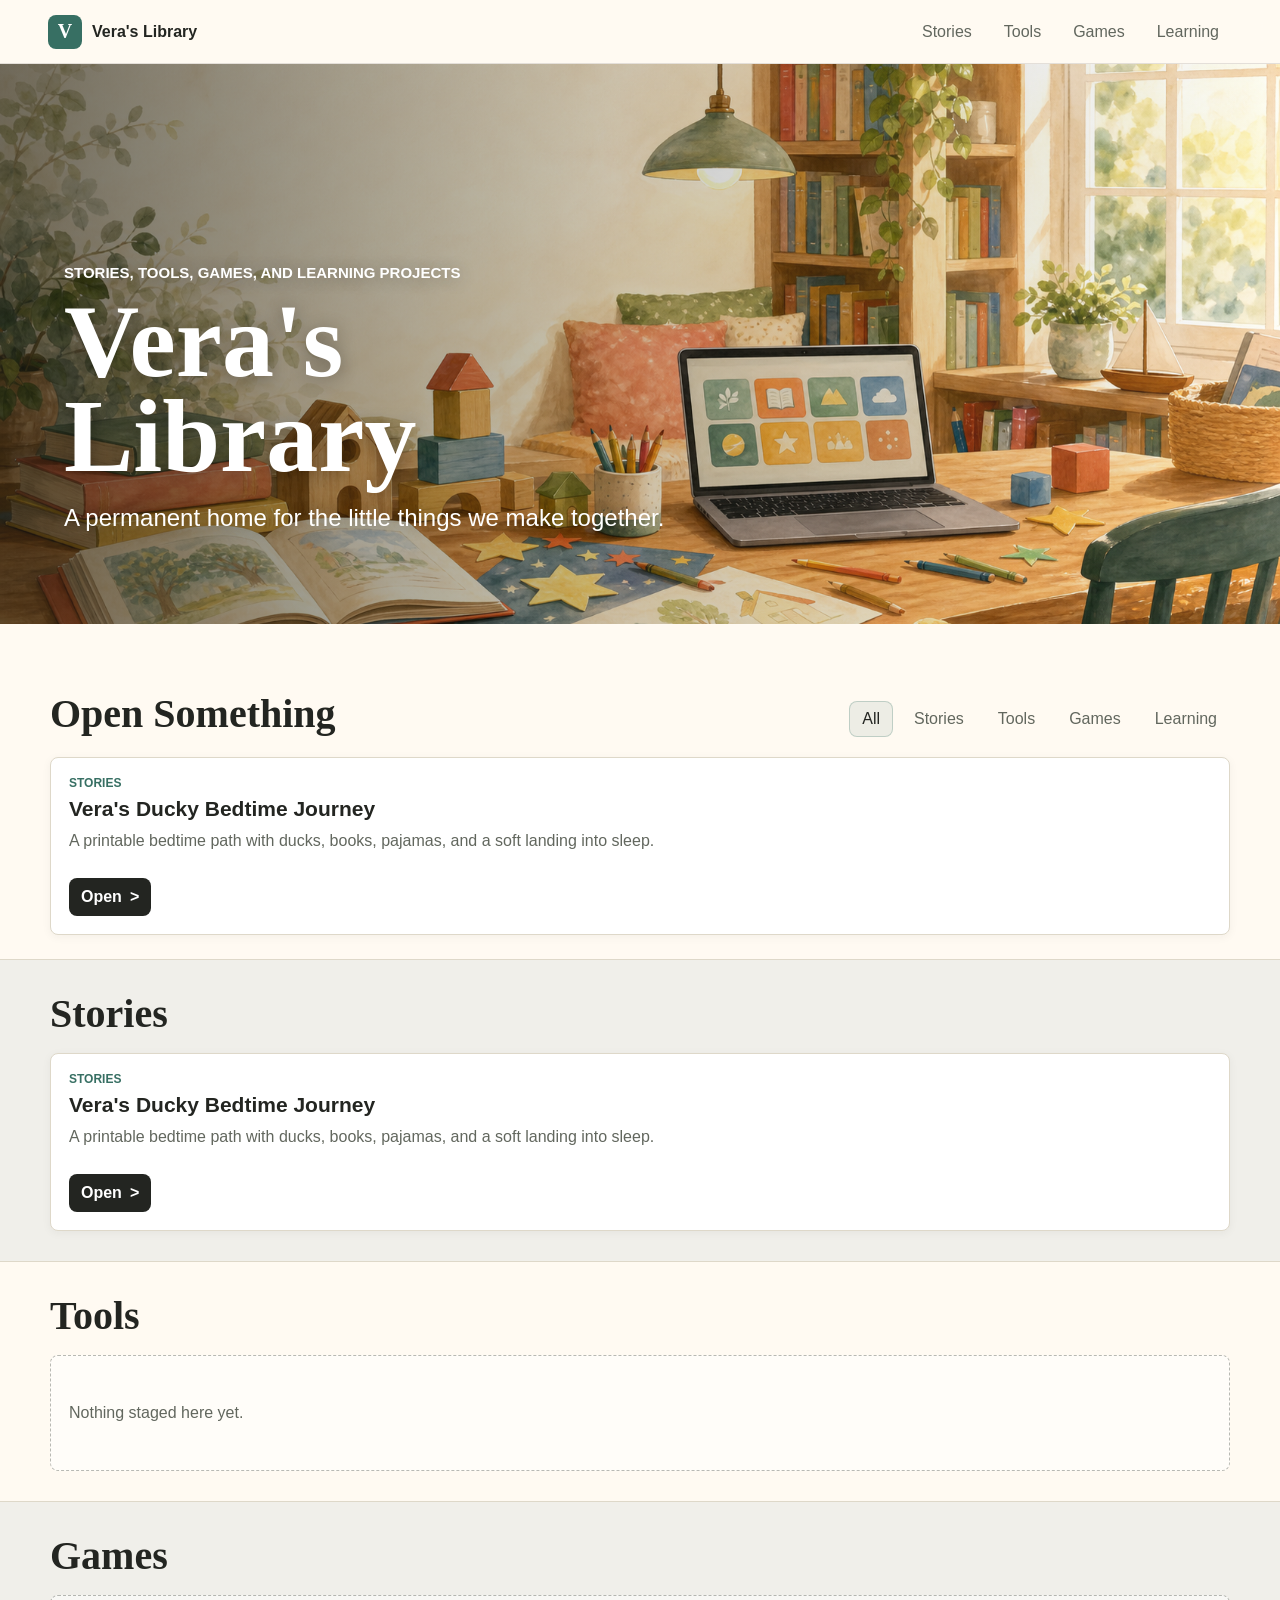
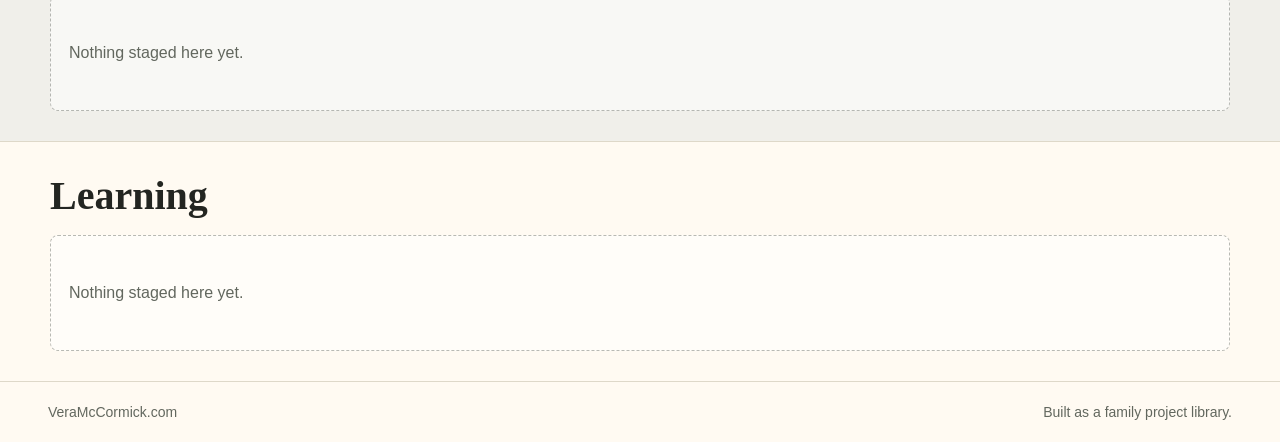
==== index.html @ f2a7442b "Initial Vera library site" ====
<!DOCTYPE html>
<html lang="en">
<head>
  <meta charset="UTF-8">
  <meta name="viewport" content="width=device-width, initial-scale=1.0">
  <meta name="robots" content="noindex,nofollow">
  <title>Vera's Library</title>
  <link rel="stylesheet" href="styles.css">
</head>
<body>
  <header class="site-header" aria-label="Vera's Library">
    <a class="brand" href="#top" aria-label="Vera's Library home">
      <span class="brand-mark" aria-hidden="true">V</span>
      <span class="brand-text">Vera's Library</span>
    </a>
    <nav class="top-nav" aria-label="Sections">
      <a href="#stories">Stories</a>
      <a href="#tools">Tools</a>
      <a href="#games">Games</a>
      <a href="#learning">Learning</a>
    </nav>
  </header>

  <main id="top">
    <section class="hero" aria-label="Library overview">
      <div class="hero-copy">
        <p class="eyebrow">Stories, tools, games, and learning projects</p>
        <h1>Vera's Library</h1>
        <p class="summary">A permanent home for the little things we make together.</p>
      </div>
    </section>

    <section class="dashboard" aria-label="Library dashboard">
      <div class="section-heading">
        <h2>Open Something</h2>
        <div class="filter-controls" aria-label="Filter library">
          <button class="filter-button is-active" type="button" data-filter="all">All</button>
          <button class="filter-button" type="button" data-filter="stories">Stories</button>
          <button class="filter-button" type="button" data-filter="tools">Tools</button>
          <button class="filter-button" type="button" data-filter="games">Games</button>
          <button class="filter-button" type="button" data-filter="learning">Learning</button>
        </div>
      </div>
      <div id="library-grid" class="library-grid" aria-live="polite"></div>
    </section>

    <section class="module-band" id="stories" aria-label="Stories">
      <div class="module-inner">
        <h2>Stories</h2>
        <div class="module-list" data-section-list="stories"></div>
      </div>
    </section>

    <section class="module-band" id="tools" aria-label="Tools">
      <div class="module-inner">
        <h2>Tools</h2>
        <div class="module-list" data-section-list="tools"></div>
      </div>
    </section>

    <section class="module-band" id="games" aria-label="Games">
      <div class="module-inner">
        <h2>Games</h2>
        <div class="module-list" data-section-list="games"></div>
      </div>
    </section>

    <section class="module-band" id="learning" aria-label="Learning">
      <div class="module-inner">
        <h2>Learning</h2>
        <div class="module-list" data-section-list="learning"></div>
      </div>
    </section>
  </main>

  <footer class="site-footer">
    <span>VeraMcCormick.com</span>
    <span>Built as a family project library.</span>
  </footer>

  <script src="content.js"></script>
  <script src="app.js"></script>
</body>
</html>
---- styles.css ----
:root {
  color-scheme: light;
  --ink: #232521;
  --muted: #62675e;
  --paper: #fffaf2;
  --surface: #ffffff;
  --line: #ded8c9;
  --coral: #c95f55;
  --green: #376f63;
  --blue: #3f6f91;
  --gold: #d6a645;
  --shadow: 0 14px 38px rgba(36, 37, 33, 0.12);
}

* {
  box-sizing: border-box;
}

html {
  scroll-behavior: smooth;
}

body {
  margin: 0;
  font-family: "Aptos", "Segoe UI", Arial, sans-serif;
  color: var(--ink);
  background: var(--paper);
}

a {
  color: inherit;
}

.site-header {
  position: sticky;
  top: 0;
  z-index: 10;
  display: flex;
  align-items: center;
  justify-content: space-between;
  gap: 24px;
  min-height: 64px;
  padding: 12px clamp(18px, 4vw, 48px);
  border-bottom: 1px solid rgba(35, 37, 33, 0.12);
  background: rgba(255, 250, 242, 0.92);
  backdrop-filter: blur(14px);
}

.brand {
  display: inline-flex;
  align-items: center;
  gap: 10px;
  text-decoration: none;
  font-weight: 750;
}

.brand-mark {
  display: grid;
  place-items: center;
  width: 34px;
  height: 34px;
  border-radius: 8px;
  background: var(--green);
  color: white;
  font-family: Georgia, serif;
  font-size: 20px;
}

.top-nav {
  display: flex;
  flex-wrap: wrap;
  justify-content: flex-end;
  gap: 6px;
}

.top-nav a,
.filter-button {
  min-height: 36px;
  padding: 8px 12px;
  border: 1px solid transparent;
  border-radius: 8px;
  color: var(--muted);
  background: transparent;
  font: inherit;
  text-decoration: none;
  cursor: pointer;
}

.top-nav a:hover,
.filter-button:hover,
.filter-button.is-active {
  border-color: rgba(55, 111, 99, 0.25);
  color: var(--ink);
  background: rgba(55, 111, 99, 0.09);
}

.hero {
  min-height: min(560px, calc(100vh - 96px));
  display: grid;
  align-items: end;
  padding: clamp(40px, 7vw, 92px) clamp(20px, 5vw, 72px);
  background:
    linear-gradient(90deg, rgba(26, 28, 23, 0.62), rgba(26, 28, 23, 0.22) 48%, rgba(255, 250, 242, 0.08)),
    url("assets/library-maker-cover.png") center / cover no-repeat;
}

.hero-copy {
  max-width: 740px;
  color: white;
  text-shadow: 0 2px 18px rgba(0, 0, 0, 0.32);
}

.eyebrow {
  margin: 0 0 12px;
  font-size: clamp(13px, 2vw, 15px);
  font-weight: 800;
  letter-spacing: 0;
  text-transform: uppercase;
}

h1,
h2 {
  margin: 0;
  font-family: Georgia, "Times New Roman", serif;
  font-weight: 700;
  letter-spacing: 0;
}

h1 {
  max-width: 12ch;
  font-size: clamp(52px, 9vw, 104px);
  line-height: 0.92;
}

h2 {
  font-size: clamp(26px, 4vw, 40px);
}

.summary {
  max-width: 42rem;
  margin: 18px 0 0;
  font-size: clamp(18px, 3vw, 24px);
  line-height: 1.35;
}

.dashboard {
  width: min(1180px, calc(100% - 36px));
  margin: 0 auto;
  padding: clamp(34px, 6vw, 66px) 0 24px;
}

.section-heading {
  display: flex;
  align-items: end;
  justify-content: space-between;
  gap: 20px;
  margin-bottom: 20px;
}

.filter-controls {
  display: flex;
  flex-wrap: wrap;
  justify-content: flex-end;
  gap: 8px;
}

.library-grid,
.module-list {
  display: grid;
  grid-template-columns: repeat(auto-fit, minmax(240px, 1fr));
  gap: 14px;
}

.library-card,
.module-card {
  min-height: 178px;
  display: flex;
  flex-direction: column;
  justify-content: space-between;
  gap: 18px;
  padding: 18px;
  border: 1px solid var(--line);
  border-radius: 8px;
  background: var(--surface);
  box-shadow: 0 2px 10px rgba(36, 37, 33, 0.05);
}

.library-card:hover,
.module-card:hover {
  transform: translateY(-1px);
  box-shadow: var(--shadow);
}

.card-kicker {
  color: var(--green);
  font-size: 12px;
  font-weight: 800;
  letter-spacing: 0;
  text-transform: uppercase;
}

.card-title {
  margin: 6px 0 8px;
  font-size: 21px;
  line-height: 1.2;
  font-weight: 760;
}

.card-description {
  margin: 0;
  color: var(--muted);
  line-height: 1.45;
}

.open-link {
  align-self: flex-start;
  min-height: 38px;
  display: inline-flex;
  align-items: center;
  gap: 8px;
  padding: 8px 12px;
  border-radius: 8px;
  background: var(--ink);
  color: white;
  font-weight: 700;
  text-decoration: none;
}

.open-link::after {
  content: ">";
}

.module-band {
  padding: 30px 0;
  border-top: 1px solid var(--line);
}

.module-band:nth-of-type(odd) {
  background: rgba(63, 111, 145, 0.08);
}

.module-inner {
  width: min(1180px, calc(100% - 36px));
  margin: 0 auto;
}

.module-inner h2 {
  margin-bottom: 16px;
}

.empty-state {
  min-height: 116px;
  display: grid;
  align-content: center;
  padding: 18px;
  border: 1px dashed rgba(98, 103, 94, 0.45);
  border-radius: 8px;
  color: var(--muted);
  background: rgba(255, 255, 255, 0.54);
}

.site-footer {
  display: flex;
  flex-wrap: wrap;
  justify-content: space-between;
  gap: 12px;
  padding: 22px clamp(18px, 4vw, 48px);
  border-top: 1px solid var(--line);
  color: var(--muted);
  font-size: 14px;
}

@media (max-width: 720px) {
  .site-header,
  .section-heading {
    align-items: stretch;
    flex-direction: column;
  }

  .top-nav,
  .filter-controls {
    justify-content: flex-start;
  }

  .hero {
    min-height: 520px;
    background-position: 55% center;
  }
}
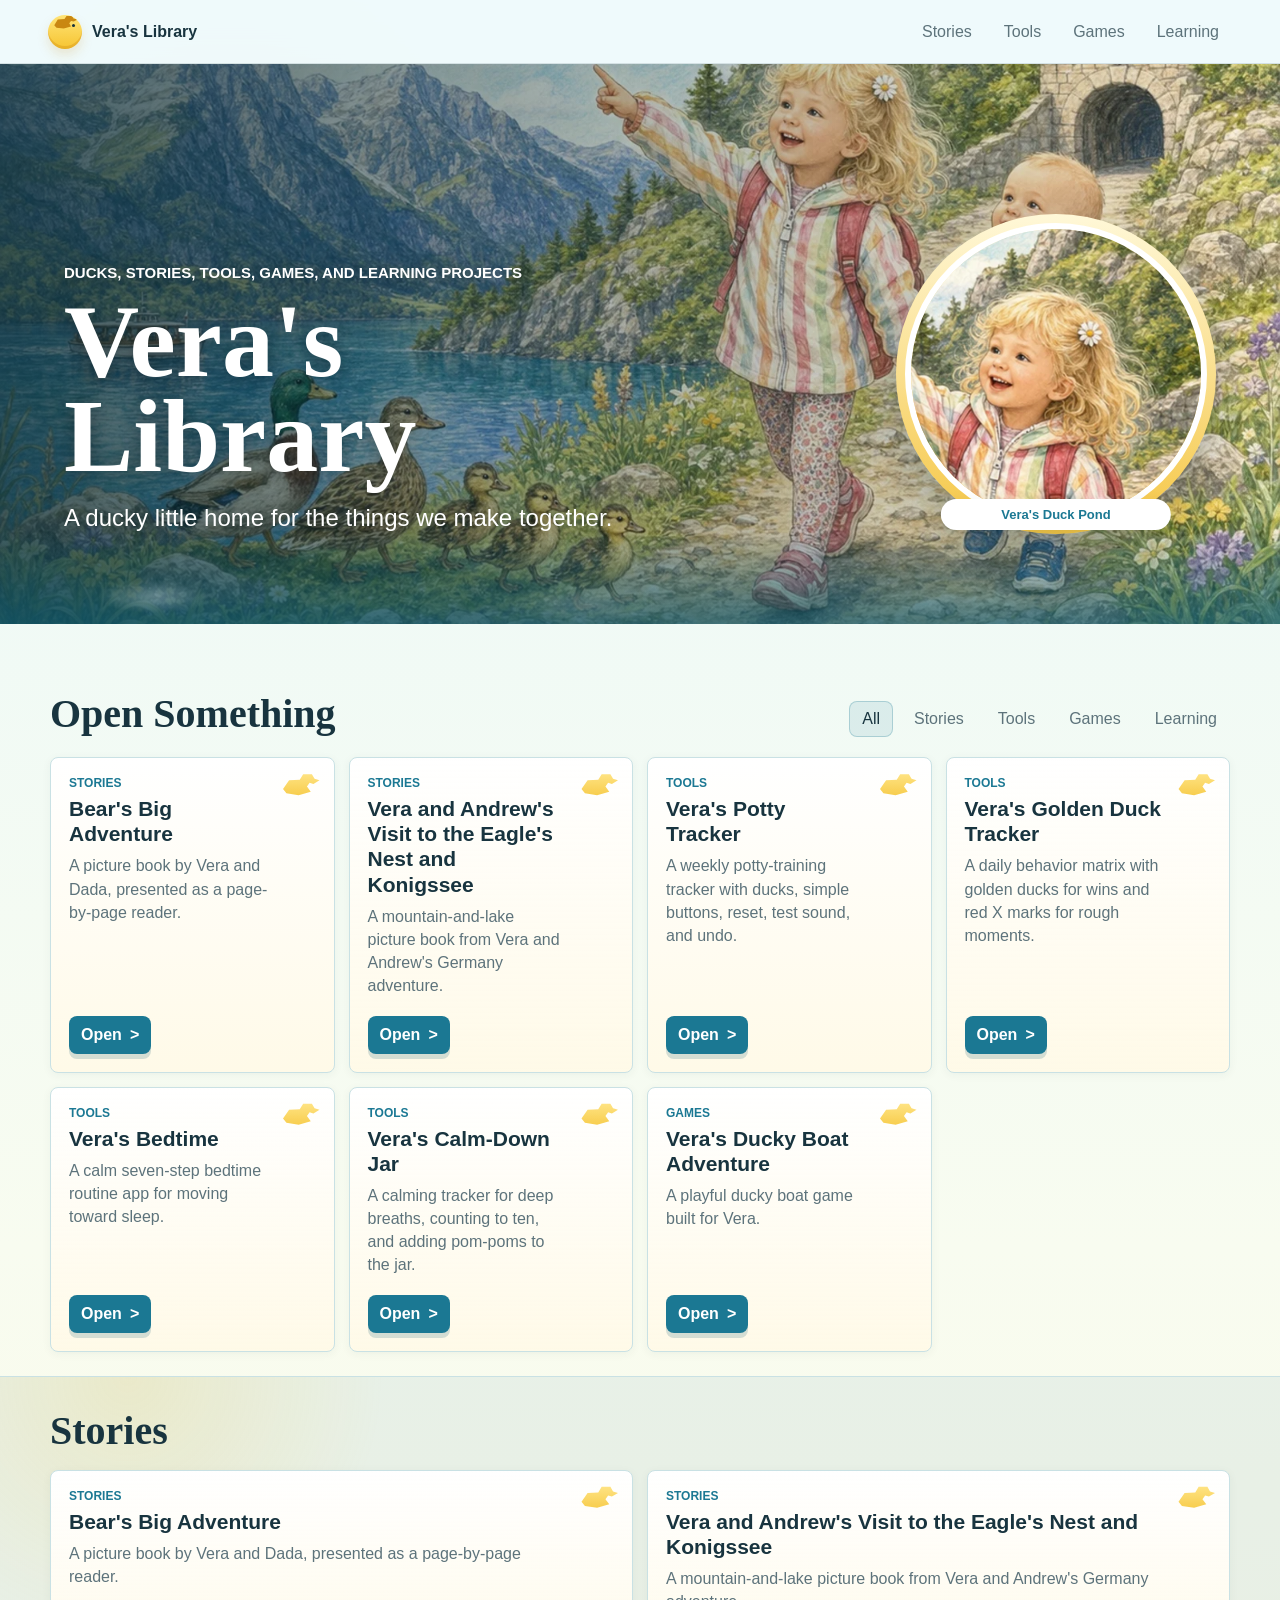
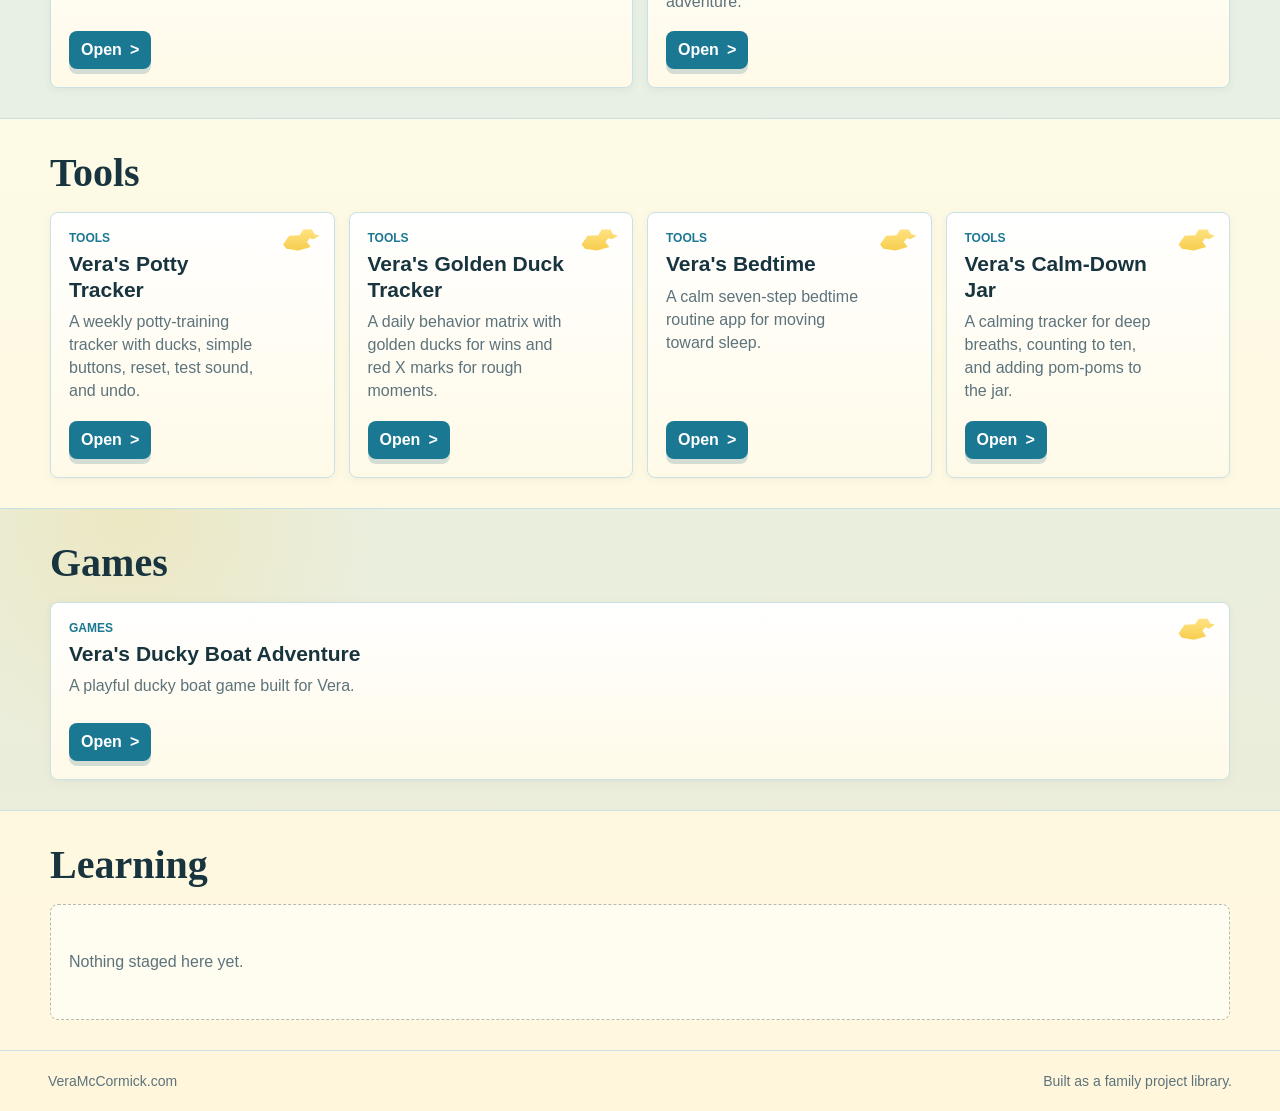
==== commit 135f2591: "Add duck themed homepage" ====
--- a/index.html
+++ b/index.html
@@ -24,9 +24,13 @@
   <main id="top">
     <section class="hero" aria-label="Library overview">
       <div class="hero-copy">
-        <p class="eyebrow">Stories, tools, games, and learning projects</p>
+        <p class="eyebrow">Ducks, stories, tools, games, and learning projects</p>
         <h1>Vera's Library</h1>
-        <p class="summary">A permanent home for the little things we make together.</p>
+        <p class="summary">A ducky little home for the things we make together.</p>
+      </div>
+      <div class="hero-portrait" aria-label="Illustrated portrait of Vera">
+        <img src="assets/vera-illustrated-headshot.webp" alt="Illustration of Vera">
+        <div class="portrait-caption">Vera's Duck Pond</div>
       </div>
     </section>
 
--- a/styles.css
+++ b/styles.css
@@ -1,15 +1,18 @@
 :root {
   color-scheme: light;
-  --ink: #232521;
-  --muted: #62675e;
-  --paper: #fffaf2;
+  --ink: #18343f;
+  --muted: #5d737b;
+  --paper: #eef9fb;
   --surface: #ffffff;
-  --line: #ded8c9;
-  --coral: #c95f55;
-  --green: #376f63;
-  --blue: #3f6f91;
-  --gold: #d6a645;
-  --shadow: 0 14px 38px rgba(36, 37, 33, 0.12);
+  --surface-warm: #fff8df;
+  --line: #c9e1e4;
+  --duck: #f6c431;
+  --duck-dark: #c98712;
+  --reed: #467f67;
+  --pond: #1b7893;
+  --sky: #bfe9f4;
+  --coral: #d66c55;
+  --shadow: 0 14px 38px rgba(24, 52, 63, 0.14);
 }
 
 * {
@@ -24,7 +27,9 @@
   margin: 0;
   font-family: "Aptos", "Segoe UI", Arial, sans-serif;
   color: var(--ink);
-  background: var(--paper);
+  background:
+    radial-gradient(circle at 18% 8%, rgba(246, 196, 49, 0.26), transparent 18rem),
+    linear-gradient(180deg, #e9f8fb 0%, #f8fcf0 46%, #fff6dc 100%);
 }
 
 a {
@@ -41,8 +46,8 @@
   gap: 24px;
   min-height: 64px;
   padding: 12px clamp(18px, 4vw, 48px);
-  border-bottom: 1px solid rgba(35, 37, 33, 0.12);
-  background: rgba(255, 250, 242, 0.92);
+  border-bottom: 1px solid rgba(24, 52, 63, 0.12);
+  background: rgba(239, 250, 252, 0.92);
   backdrop-filter: blur(14px);
 }
 
@@ -55,15 +60,35 @@
 }
 
 .brand-mark {
+  position: relative;
   display: grid;
   place-items: center;
   width: 34px;
   height: 34px;
-  border-radius: 8px;
-  background: var(--green);
-  color: white;
-  font-family: Georgia, serif;
-  font-size: 20px;
+  border-radius: 999px;
+  background: linear-gradient(180deg, #ffe477, var(--duck));
+  color: transparent;
+  box-shadow: inset 0 -3px 0 rgba(201, 135, 18, 0.32), 0 6px 12px rgba(201, 135, 18, 0.18);
+  overflow: hidden;
+}
+
+.brand-mark::before {
+  content: "";
+  width: 25px;
+  height: 18px;
+  background: var(--duck-dark);
+  clip-path: polygon(7% 60%, 21% 28%, 48% 25%, 56% 8%, 78% 8%, 84% 22%, 100% 28%, 85% 39%, 74% 36%, 67% 48%, 74% 66%, 45% 78%, 16% 74%);
+}
+
+.brand-mark::after {
+  content: "";
+  position: absolute;
+  right: 7px;
+  top: 9px;
+  width: 3px;
+  height: 3px;
+  border-radius: 50%;
+  background: #17333d;
 }
 
 .top-nav {
@@ -89,25 +114,82 @@
 .top-nav a:hover,
 .filter-button:hover,
 .filter-button.is-active {
-  border-color: rgba(55, 111, 99, 0.25);
+  border-color: rgba(27, 120, 147, 0.25);
   color: var(--ink);
-  background: rgba(55, 111, 99, 0.09);
+  background: rgba(27, 120, 147, 0.1);
 }
 
 .hero {
   min-height: min(560px, calc(100vh - 96px));
   display: grid;
+  grid-template-columns: minmax(0, 1fr) minmax(220px, 360px);
   align-items: end;
+  gap: clamp(20px, 5vw, 56px);
   padding: clamp(40px, 7vw, 92px) clamp(20px, 5vw, 72px);
   background:
-    linear-gradient(90deg, rgba(26, 28, 23, 0.62), rgba(26, 28, 23, 0.22) 48%, rgba(255, 250, 242, 0.08)),
-    url("assets/library-maker-cover.png") center / cover no-repeat;
+    linear-gradient(90deg, rgba(14, 49, 61, 0.78), rgba(14, 49, 61, 0.33) 48%, rgba(255, 250, 222, 0.1)),
+    url("assets/ducky-library-hero.webp") center / cover no-repeat;
+  position: relative;
+  overflow: hidden;
+}
+
+.hero::after {
+  content: "";
+  position: absolute;
+  left: 0;
+  right: 0;
+  bottom: 0;
+  height: 92px;
+  background:
+    radial-gradient(80px 24px at 12% 70%, rgba(255, 255, 255, 0.28), transparent 70%),
+    radial-gradient(110px 28px at 46% 78%, rgba(255, 255, 255, 0.2), transparent 70%),
+    linear-gradient(180deg, transparent, rgba(14, 88, 109, 0.68));
+  pointer-events: none;
 }
 
 .hero-copy {
+  position: relative;
+  z-index: 1;
   max-width: 740px;
   color: white;
-  text-shadow: 0 2px 18px rgba(0, 0, 0, 0.32);
+  text-shadow: 0 2px 18px rgba(0, 0, 0, 0.34);
+}
+
+.hero-portrait {
+  position: relative;
+  z-index: 1;
+  justify-self: end;
+  width: min(320px, 34vw);
+  min-width: 220px;
+  padding: 9px;
+  border-radius: 50%;
+  background: linear-gradient(180deg, #fff8d8, #f5c644);
+  box-shadow: 0 18px 42px rgba(12, 42, 53, 0.28);
+}
+
+.hero-portrait img {
+  display: block;
+  width: 100%;
+  aspect-ratio: 1;
+  object-fit: cover;
+  border: 6px solid #ffffff;
+  border-radius: 50%;
+}
+
+.portrait-caption {
+  position: absolute;
+  left: 50%;
+  bottom: 4px;
+  transform: translateX(-50%);
+  min-width: 72%;
+  padding: 8px 12px;
+  border-radius: 999px;
+  background: #ffffff;
+  color: var(--pond);
+  text-align: center;
+  font-size: 13px;
+  font-weight: 850;
+  box-shadow: 0 8px 18px rgba(24, 52, 63, 0.13);
 }
 
 .eyebrow {
@@ -173,6 +255,7 @@
 
 .library-card,
 .module-card {
+  position: relative;
   min-height: 178px;
   display: flex;
   flex-direction: column;
@@ -181,8 +264,25 @@
   padding: 18px;
   border: 1px solid var(--line);
   border-radius: 8px;
-  background: var(--surface);
-  box-shadow: 0 2px 10px rgba(36, 37, 33, 0.05);
+  background:
+    linear-gradient(180deg, rgba(255, 255, 255, 0.94), rgba(255, 248, 223, 0.72)),
+    var(--surface);
+  box-shadow: 0 2px 10px rgba(24, 52, 63, 0.05);
+  overflow: hidden;
+}
+
+.library-card::before,
+.module-card::before {
+  content: "";
+  position: absolute;
+  right: 14px;
+  top: 14px;
+  width: 38px;
+  height: 27px;
+  background: linear-gradient(180deg, #ffe27a, var(--duck));
+  clip-path: polygon(4% 63%, 20% 31%, 48% 29%, 57% 8%, 80% 8%, 87% 25%, 100% 31%, 84% 44%, 74% 40%, 67% 54%, 77% 73%, 45% 86%, 13% 79%);
+  filter: drop-shadow(0 3px 0 rgba(201, 135, 18, 0.22));
+  opacity: 0.9;
 }
 
 .library-card:hover,
@@ -192,11 +292,16 @@
 }
 
 .card-kicker {
-  color: var(--green);
+  color: var(--pond);
   font-size: 12px;
   font-weight: 800;
   letter-spacing: 0;
   text-transform: uppercase;
+}
+
+.library-card > div:first-child,
+.module-card > div:first-child {
+  padding-right: 48px;
 }
 
 .card-title {
@@ -220,10 +325,11 @@
   gap: 8px;
   padding: 8px 12px;
   border-radius: 8px;
-  background: var(--ink);
+  background: var(--pond);
   color: white;
   font-weight: 700;
   text-decoration: none;
+  box-shadow: 0 5px 0 rgba(18, 89, 110, 0.18);
 }
 
 .open-link::after {
@@ -236,7 +342,13 @@
 }
 
 .module-band:nth-of-type(odd) {
-  background: rgba(63, 111, 145, 0.08);
+  background:
+    radial-gradient(circle at 10% 0%, rgba(246, 196, 49, 0.16), transparent 16rem),
+    rgba(27, 120, 147, 0.08);
+}
+
+.module-band:nth-of-type(even) {
+  background: rgba(255, 248, 223, 0.48);
 }
 
 .module-inner {
@@ -284,6 +396,14 @@
 
   .hero {
     min-height: 520px;
-    background-position: 55% center;
+    grid-template-columns: 1fr;
+    align-items: end;
+    background-position: 62% center;
   }
-}
+
+  .hero-portrait {
+    justify-self: start;
+    width: min(235px, 70vw);
+    min-width: 0;
+  }
+}
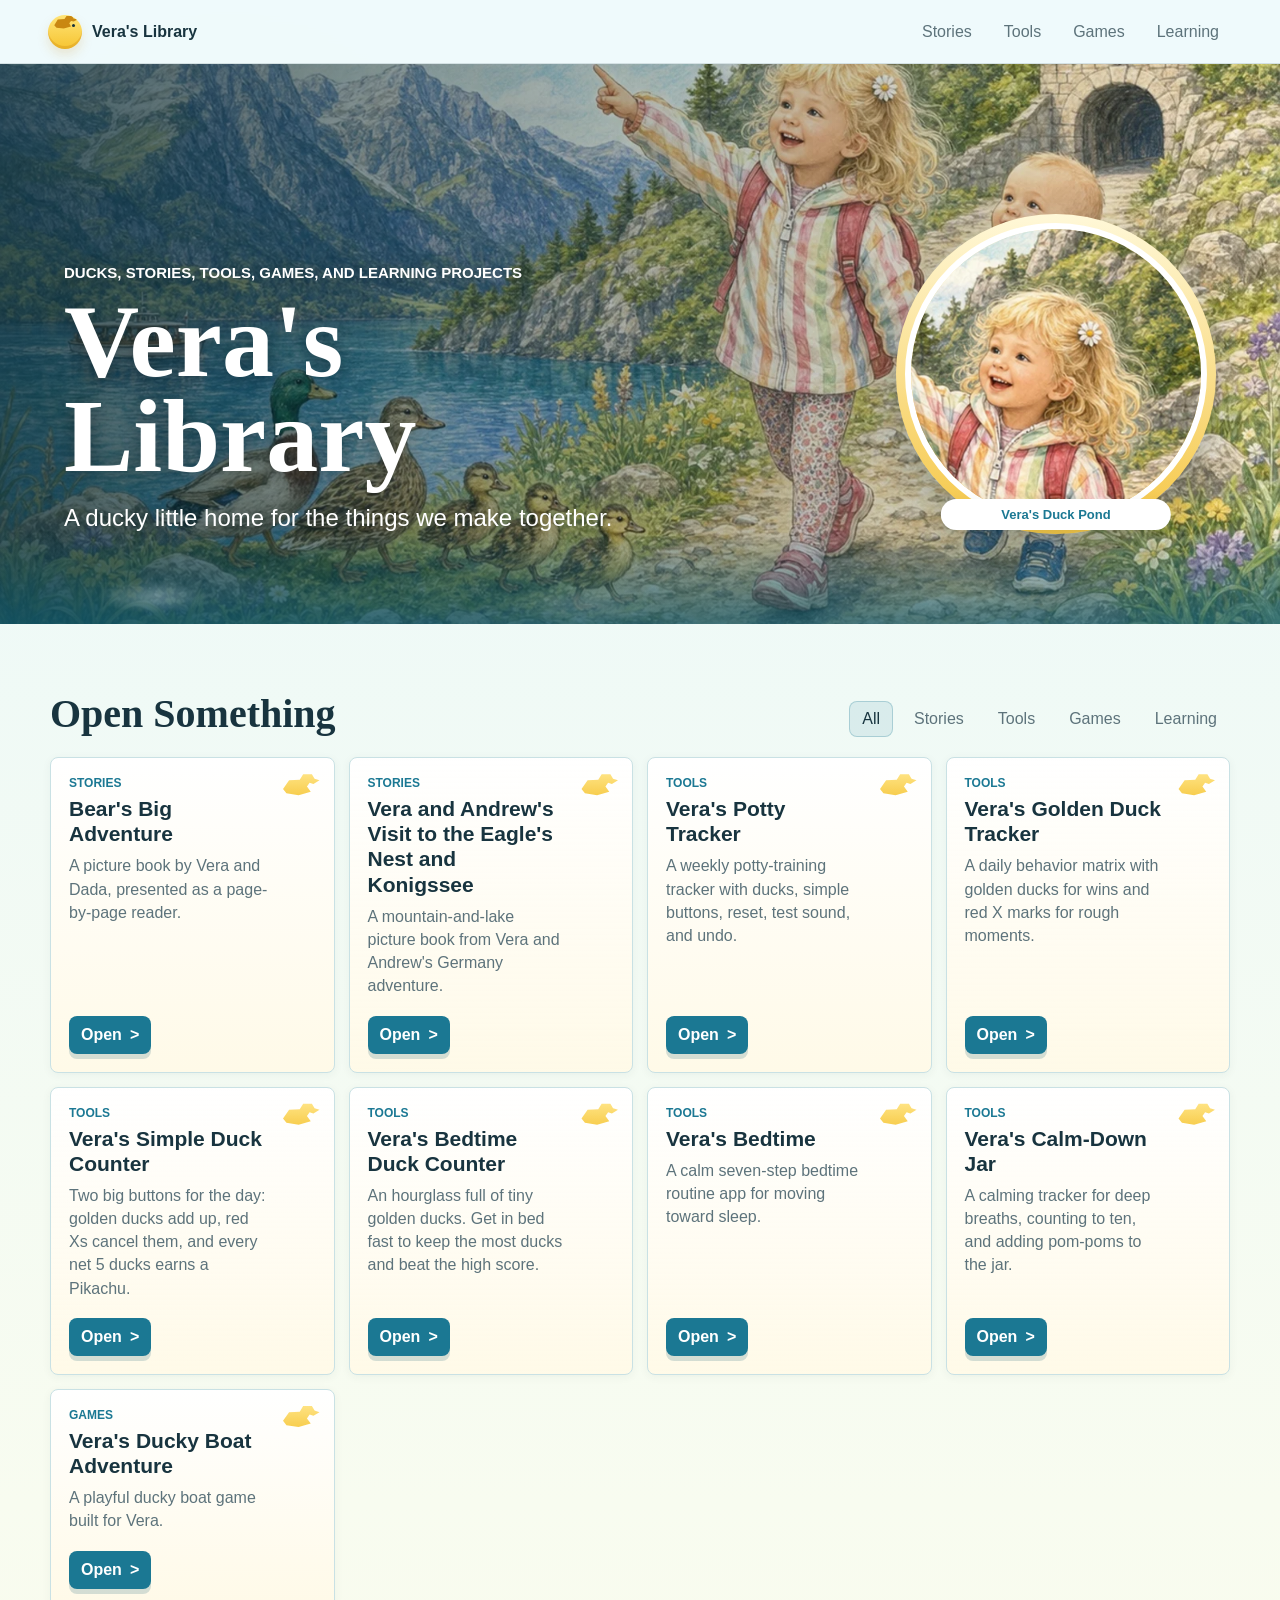
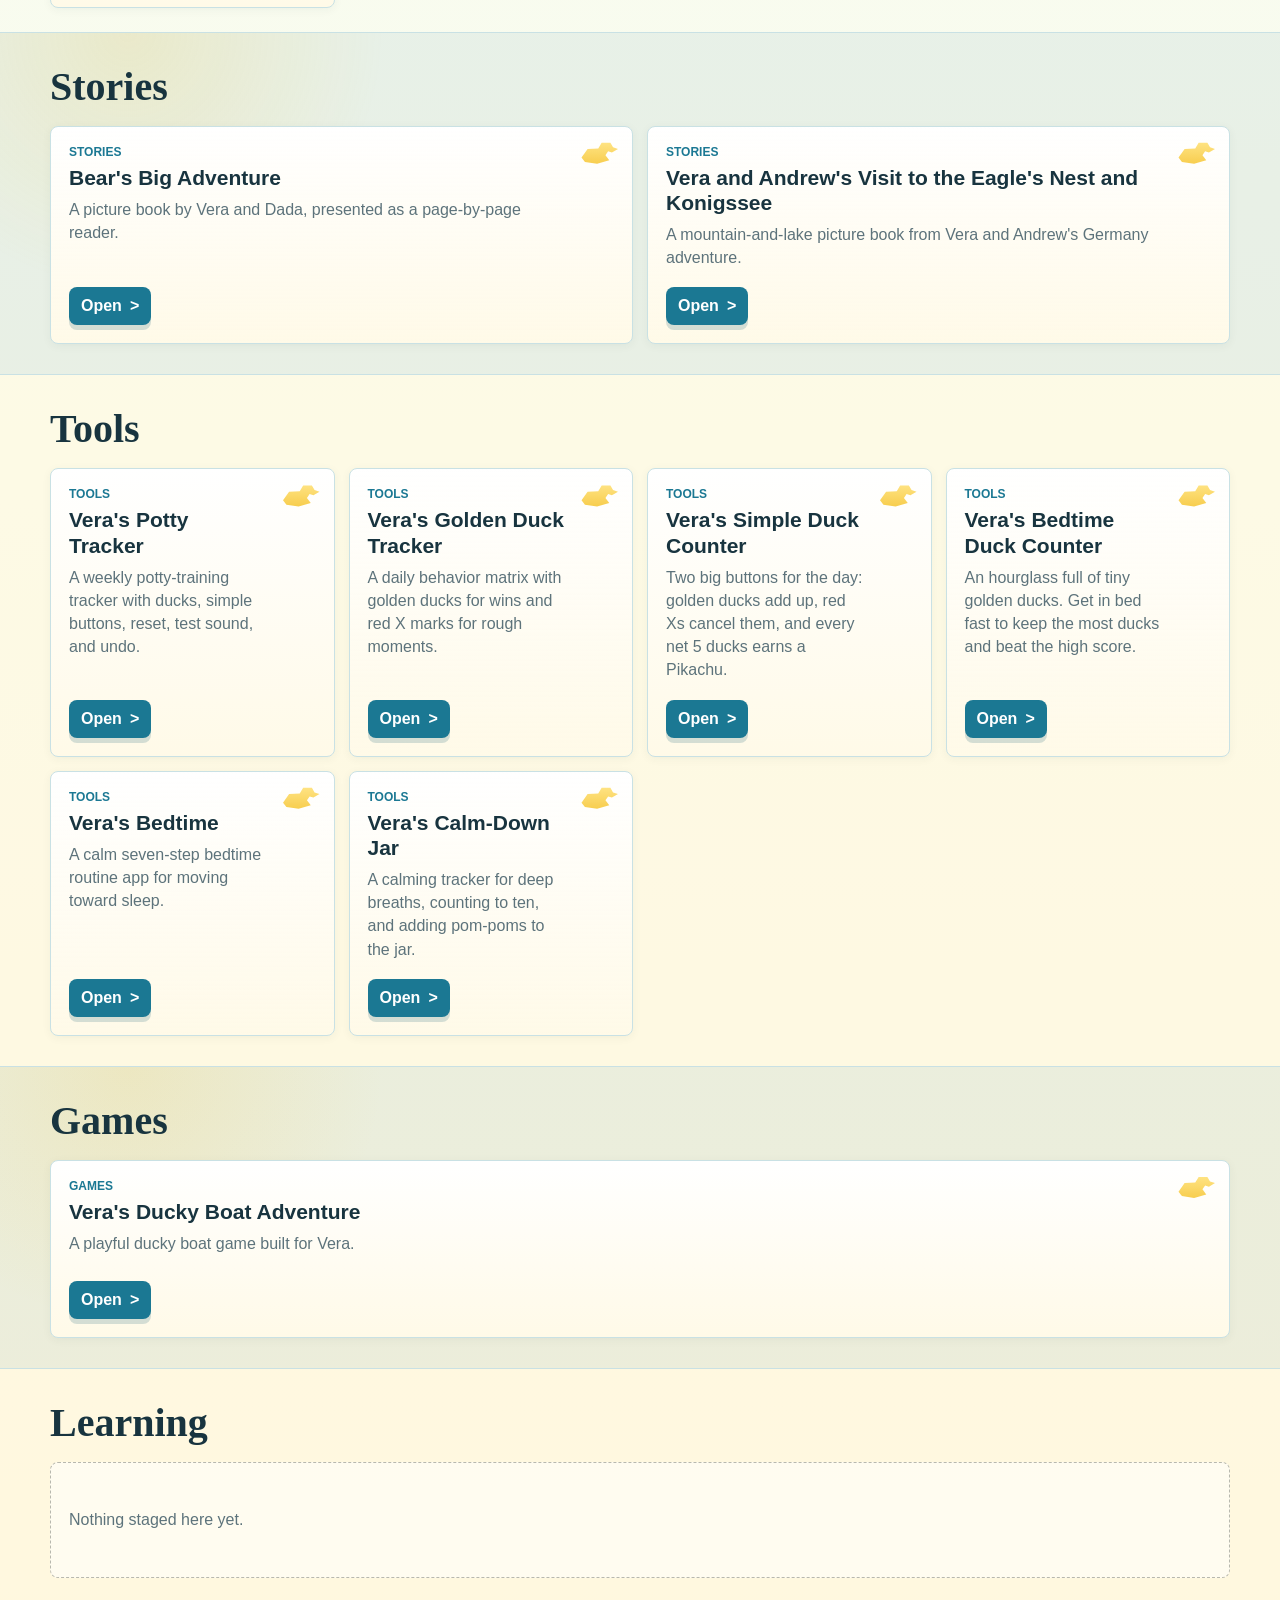
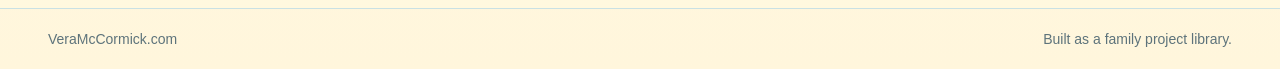
==== commit edf35184: "Duck Counter: louder brass level-up fanfare on any Pikachu increase (incl. undo/saved state), resume" ====
--- a/index.html
+++ b/index.html
@@ -82,7 +82,7 @@
     <span>Built as a family project library.</span>
   </footer>
 
-  <script src="content.js"></script>
+  <script src="content.js?v=20261026b"></script>
   <script src="app.js"></script>
 </body>
 </html>
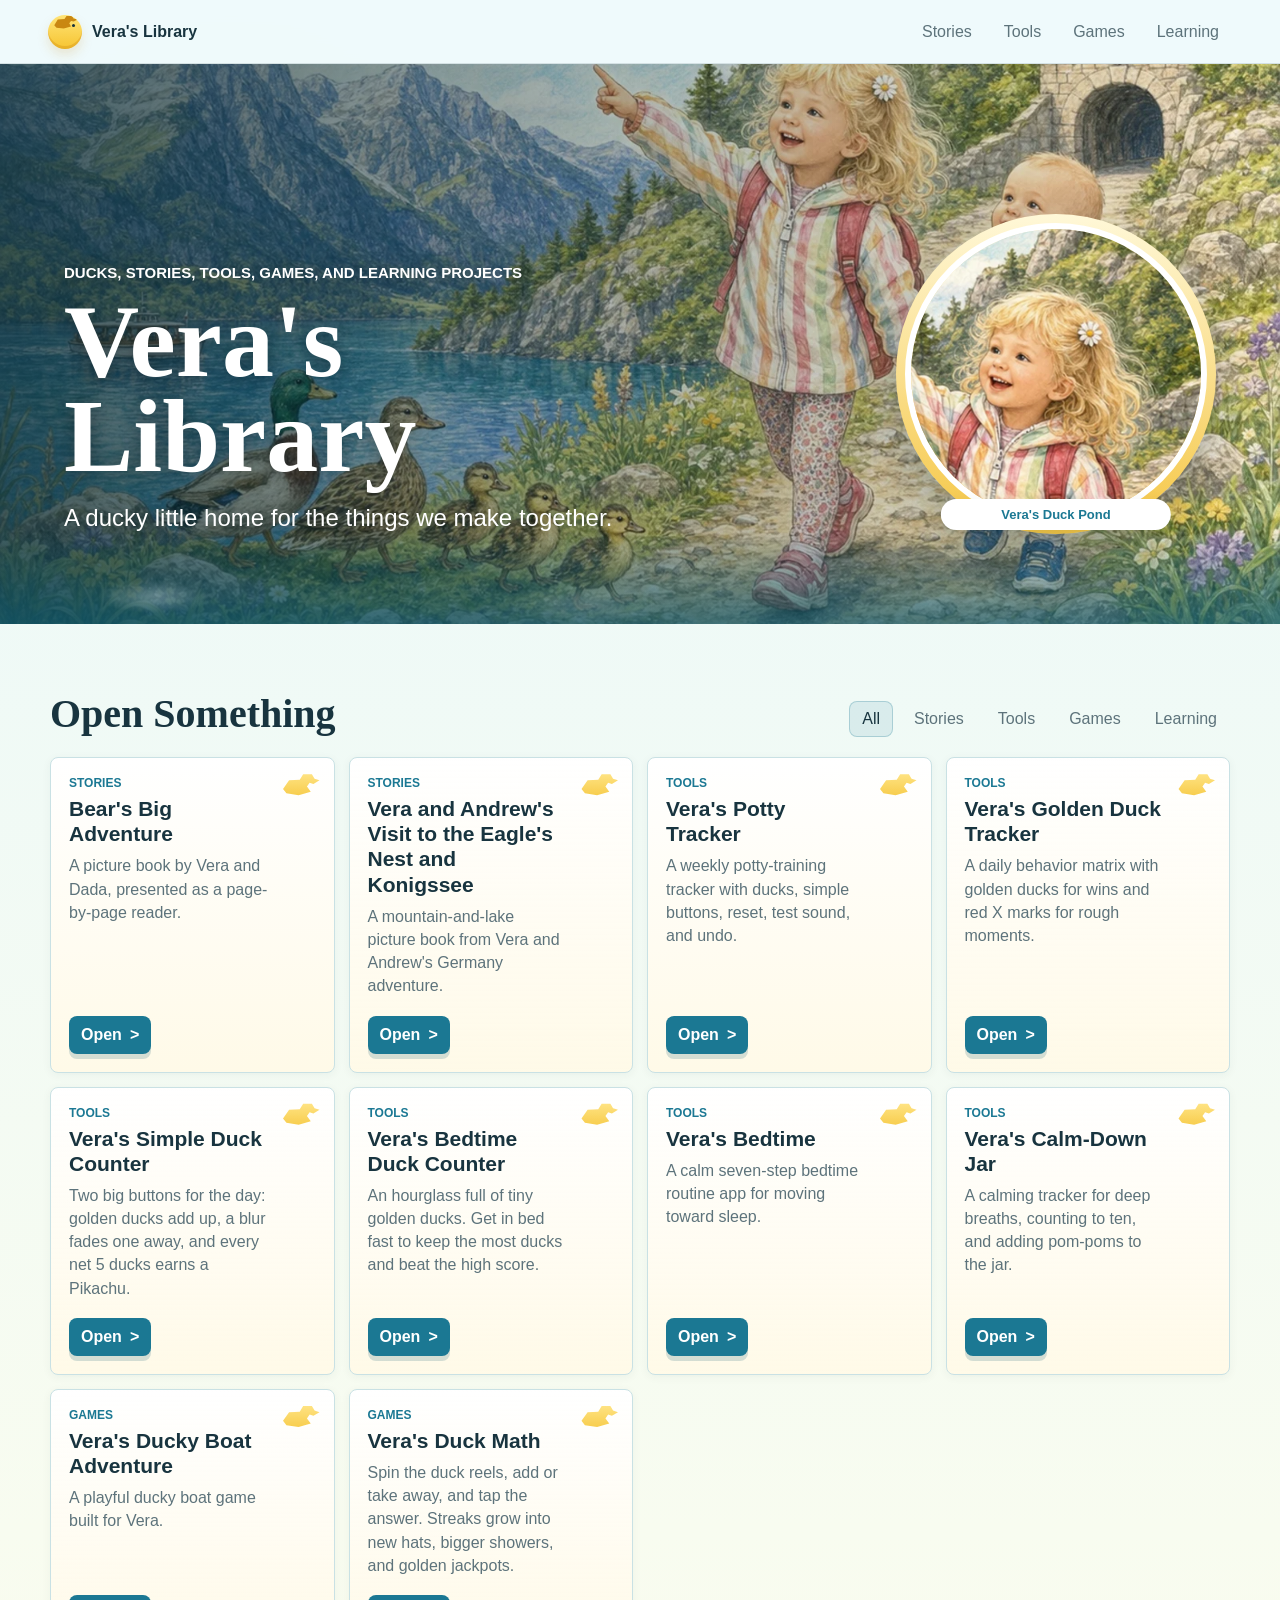
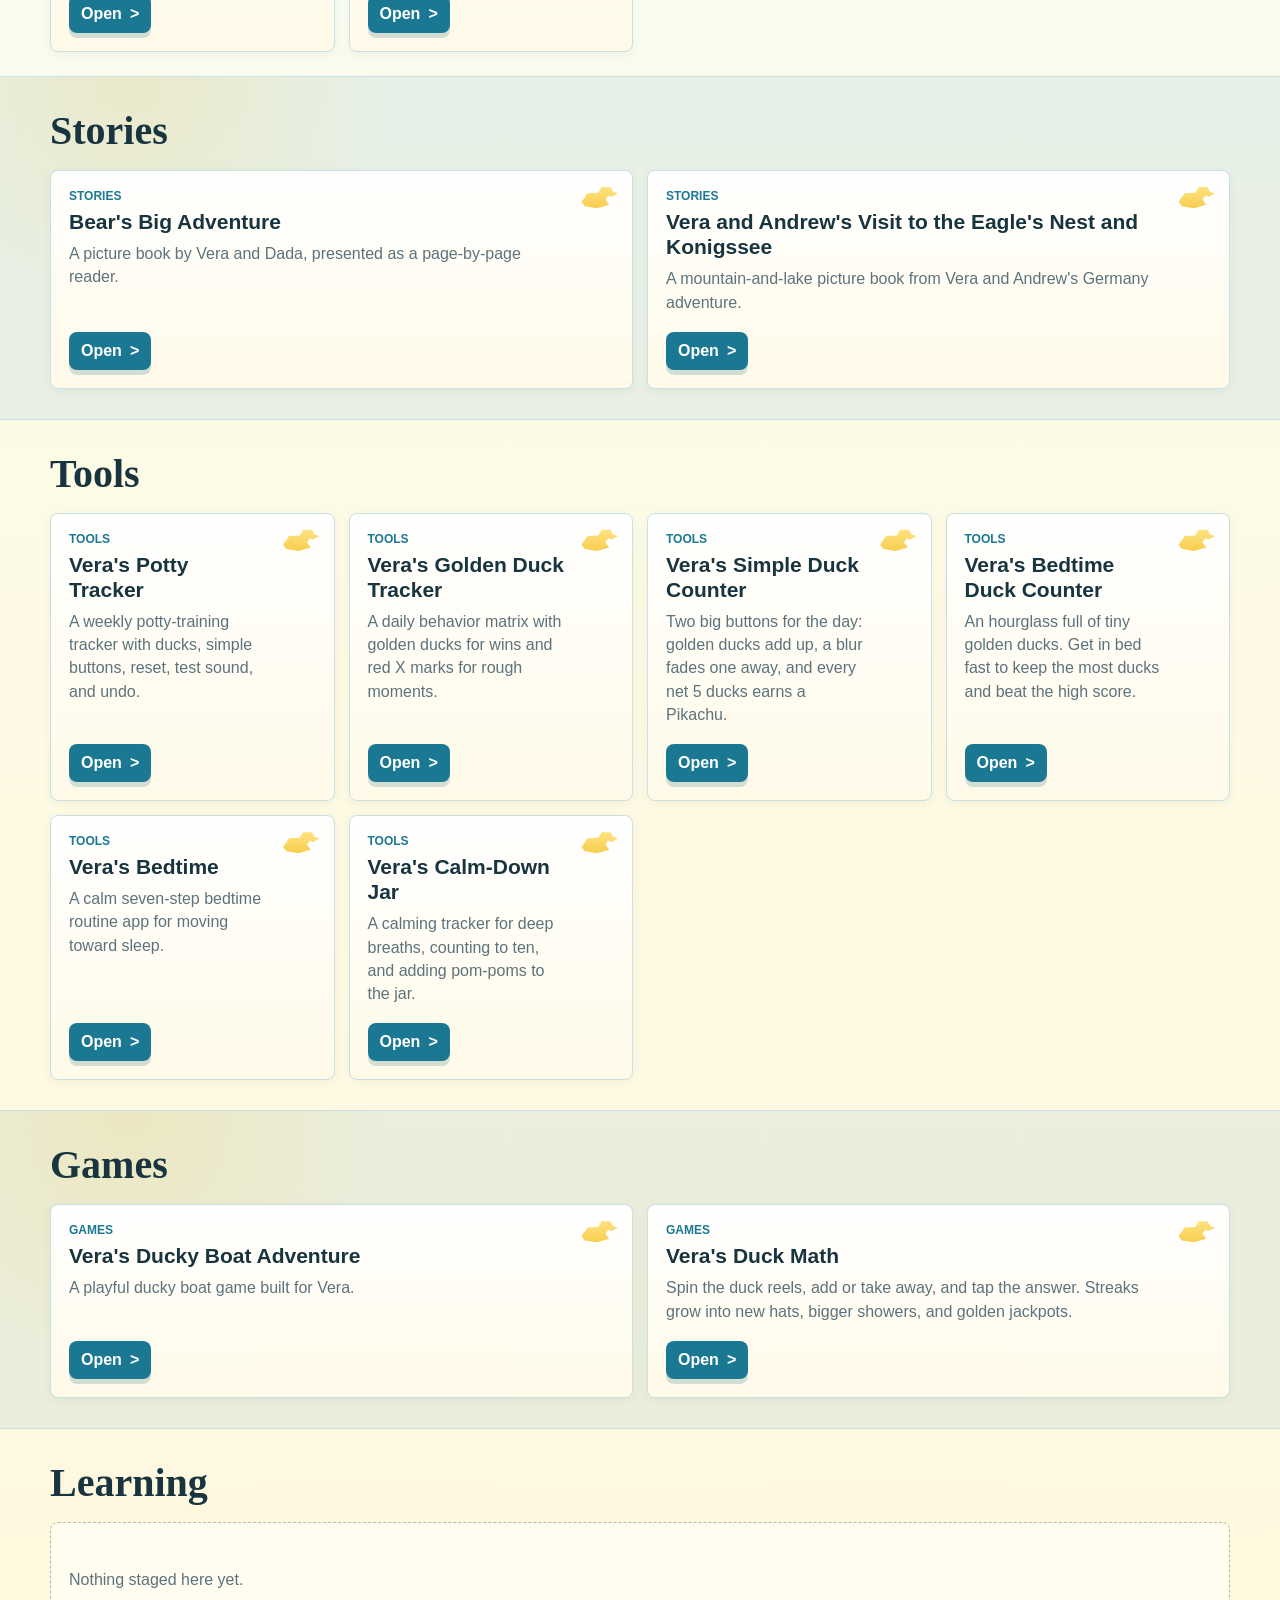
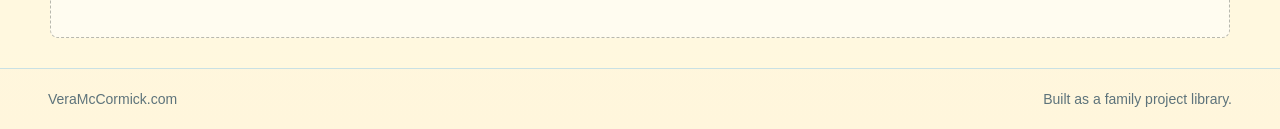
==== commit e4009350: "Add Vera's Duck Math, a streak-based add and take-away game. Spin duck reels, tap the answer, and gr" ====
--- a/index.html
+++ b/index.html
@@ -82,7 +82,7 @@
     <span>Built as a family project library.</span>
   </footer>
 
-  <script src="content.js?v=20261026b"></script>
+  <script src="content.js?v=20261121a"></script>
   <script src="app.js"></script>
 </body>
 </html>
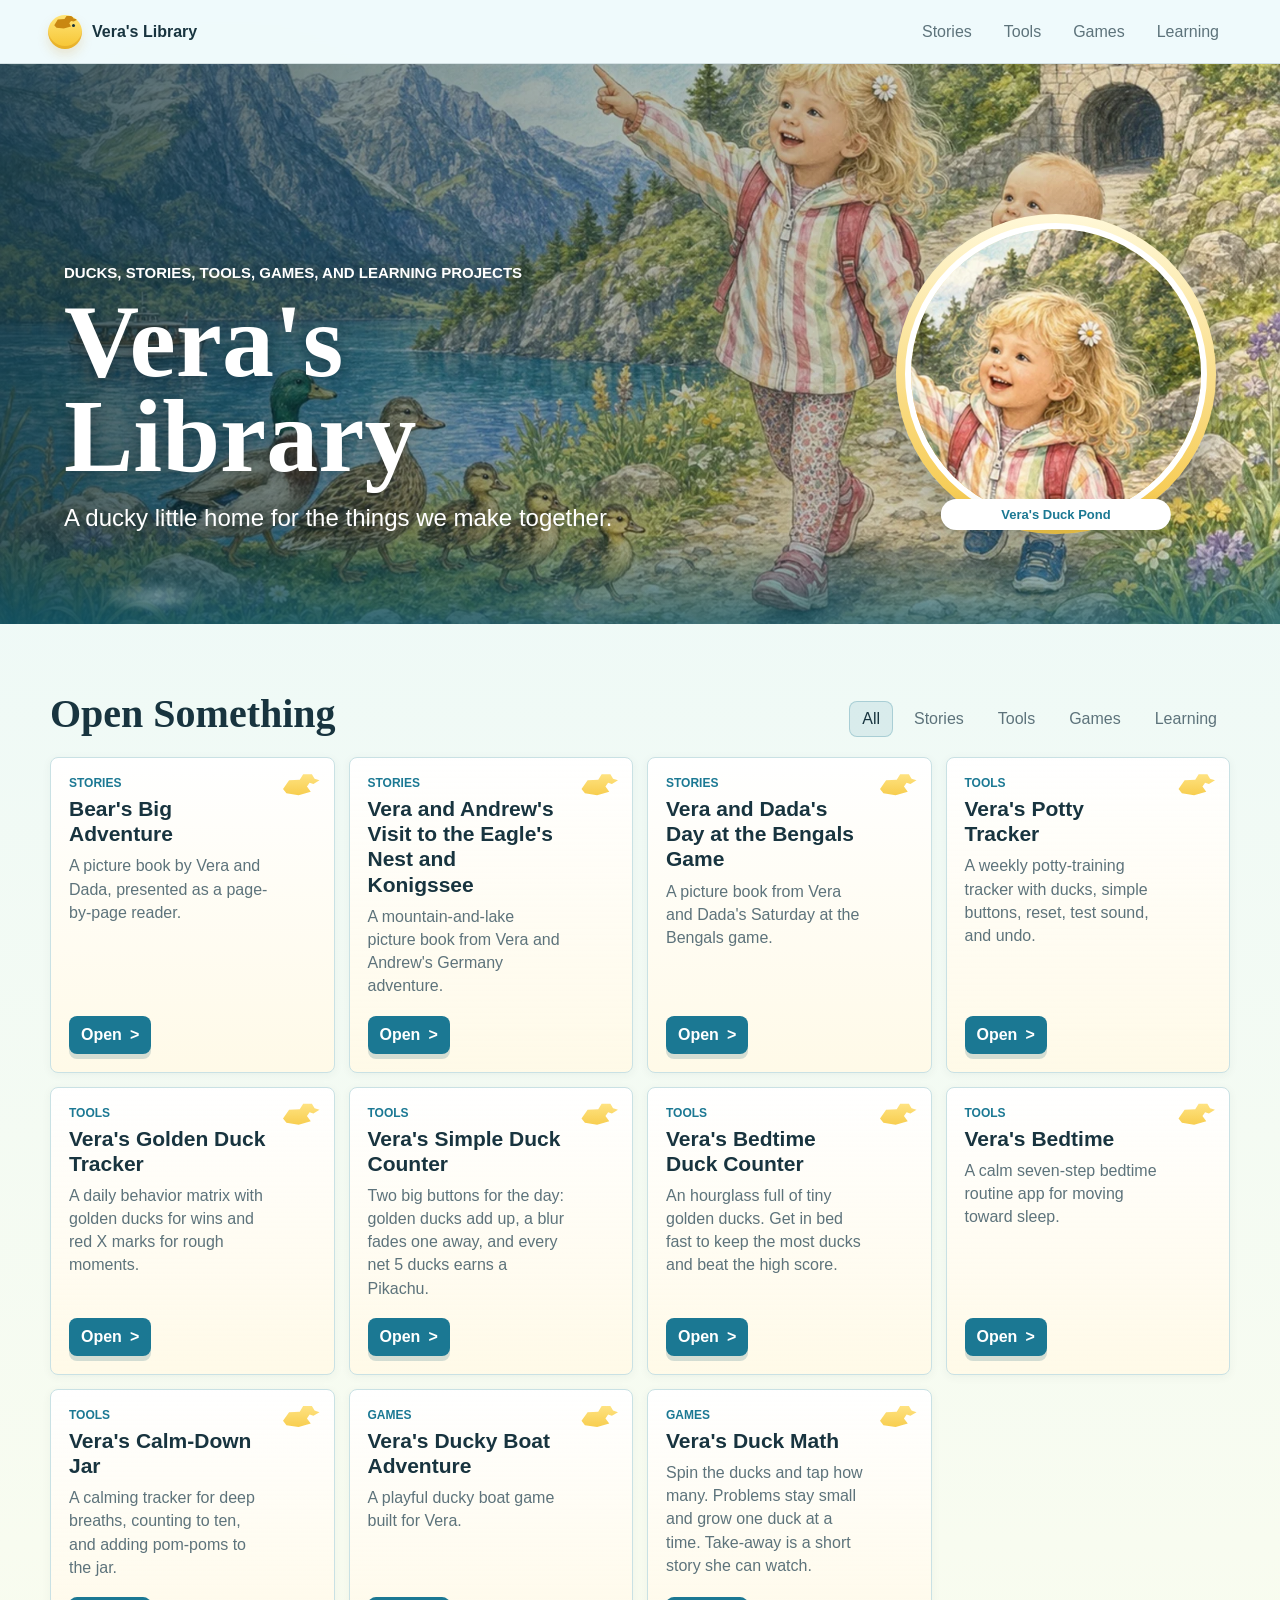
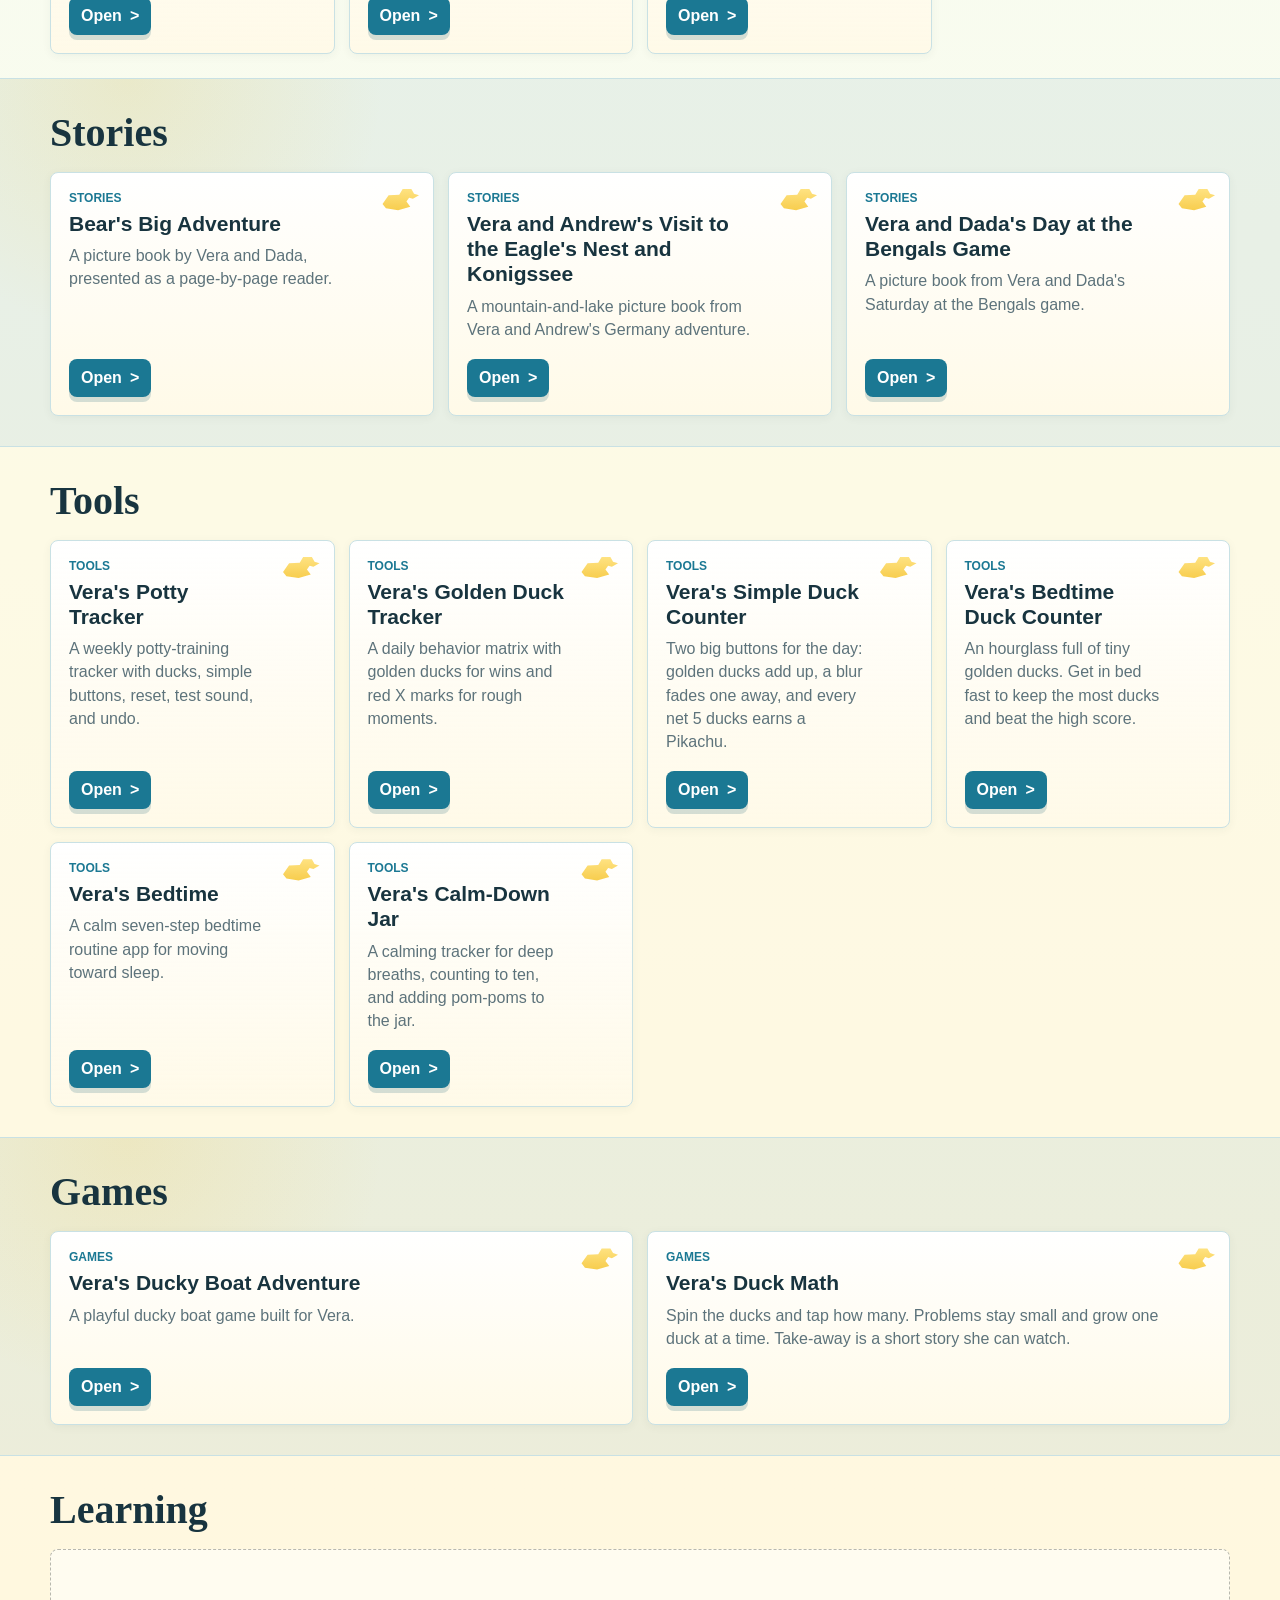
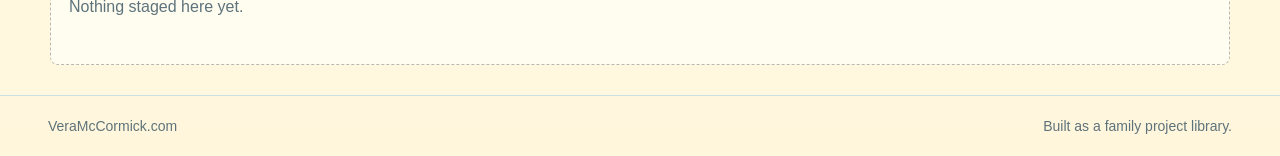
==== commit 82988cd1: "Keep Duck Math in Vera's sweet spot. Difficulty now follows a rolling window of recent answers inste" ====
--- a/index.html
+++ b/index.html
@@ -82,7 +82,7 @@
     <span>Built as a family project library.</span>
   </footer>
 
-  <script src="content.js?v=20261121a"></script>
+  <script src="content.js?v=20261121b"></script>
   <script src="app.js"></script>
 </body>
 </html>
